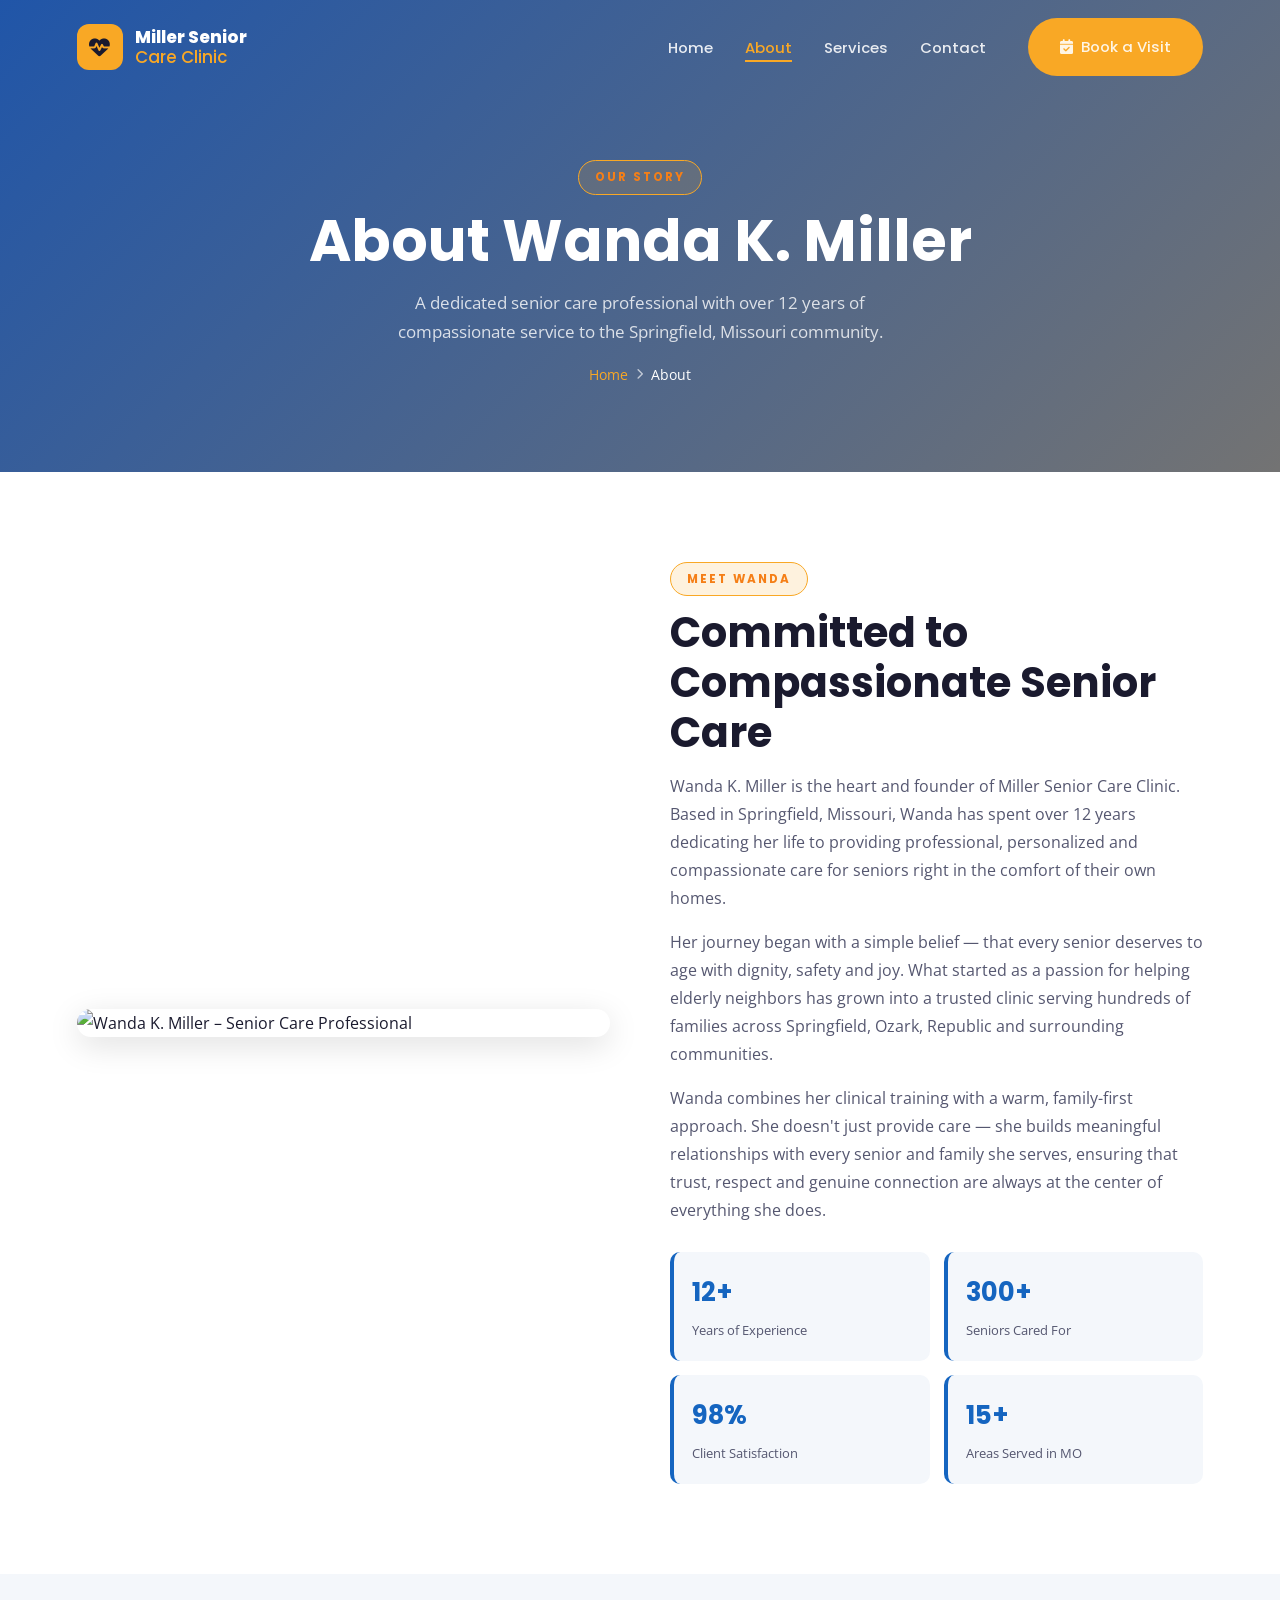
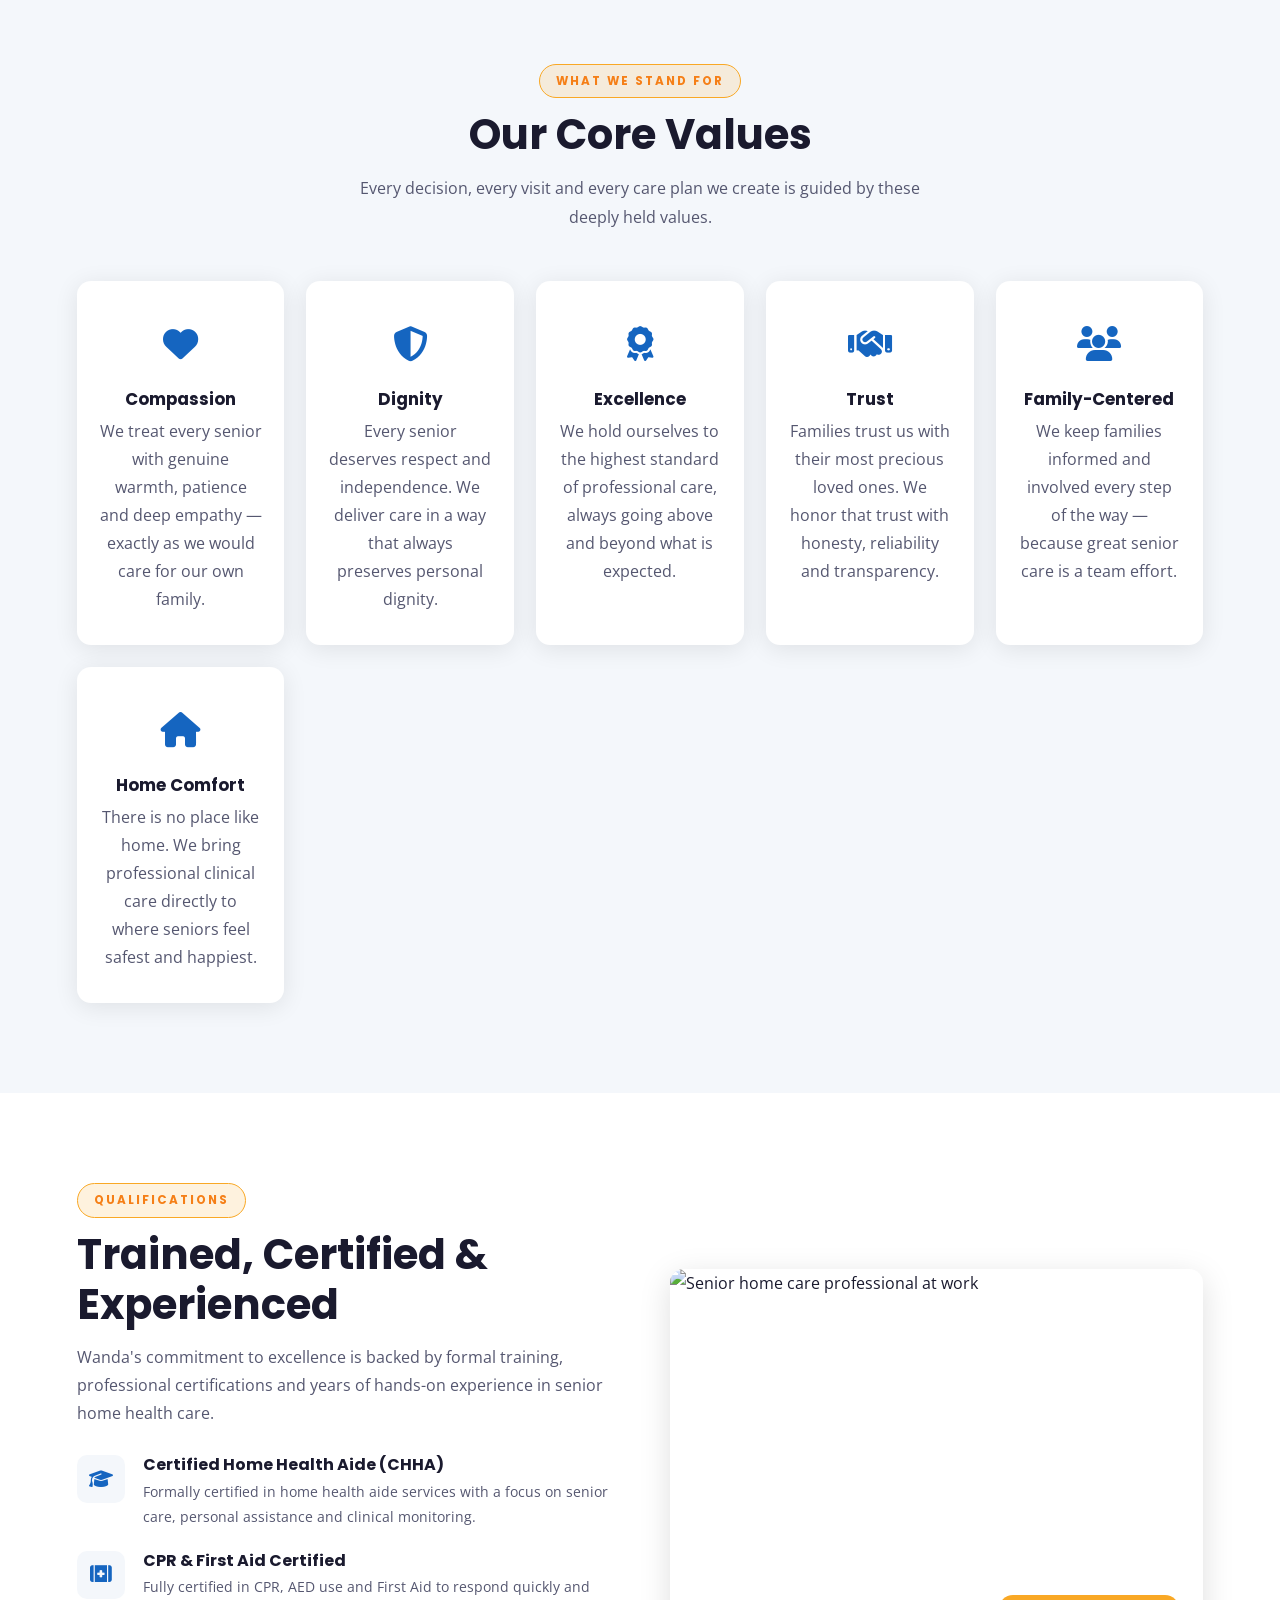
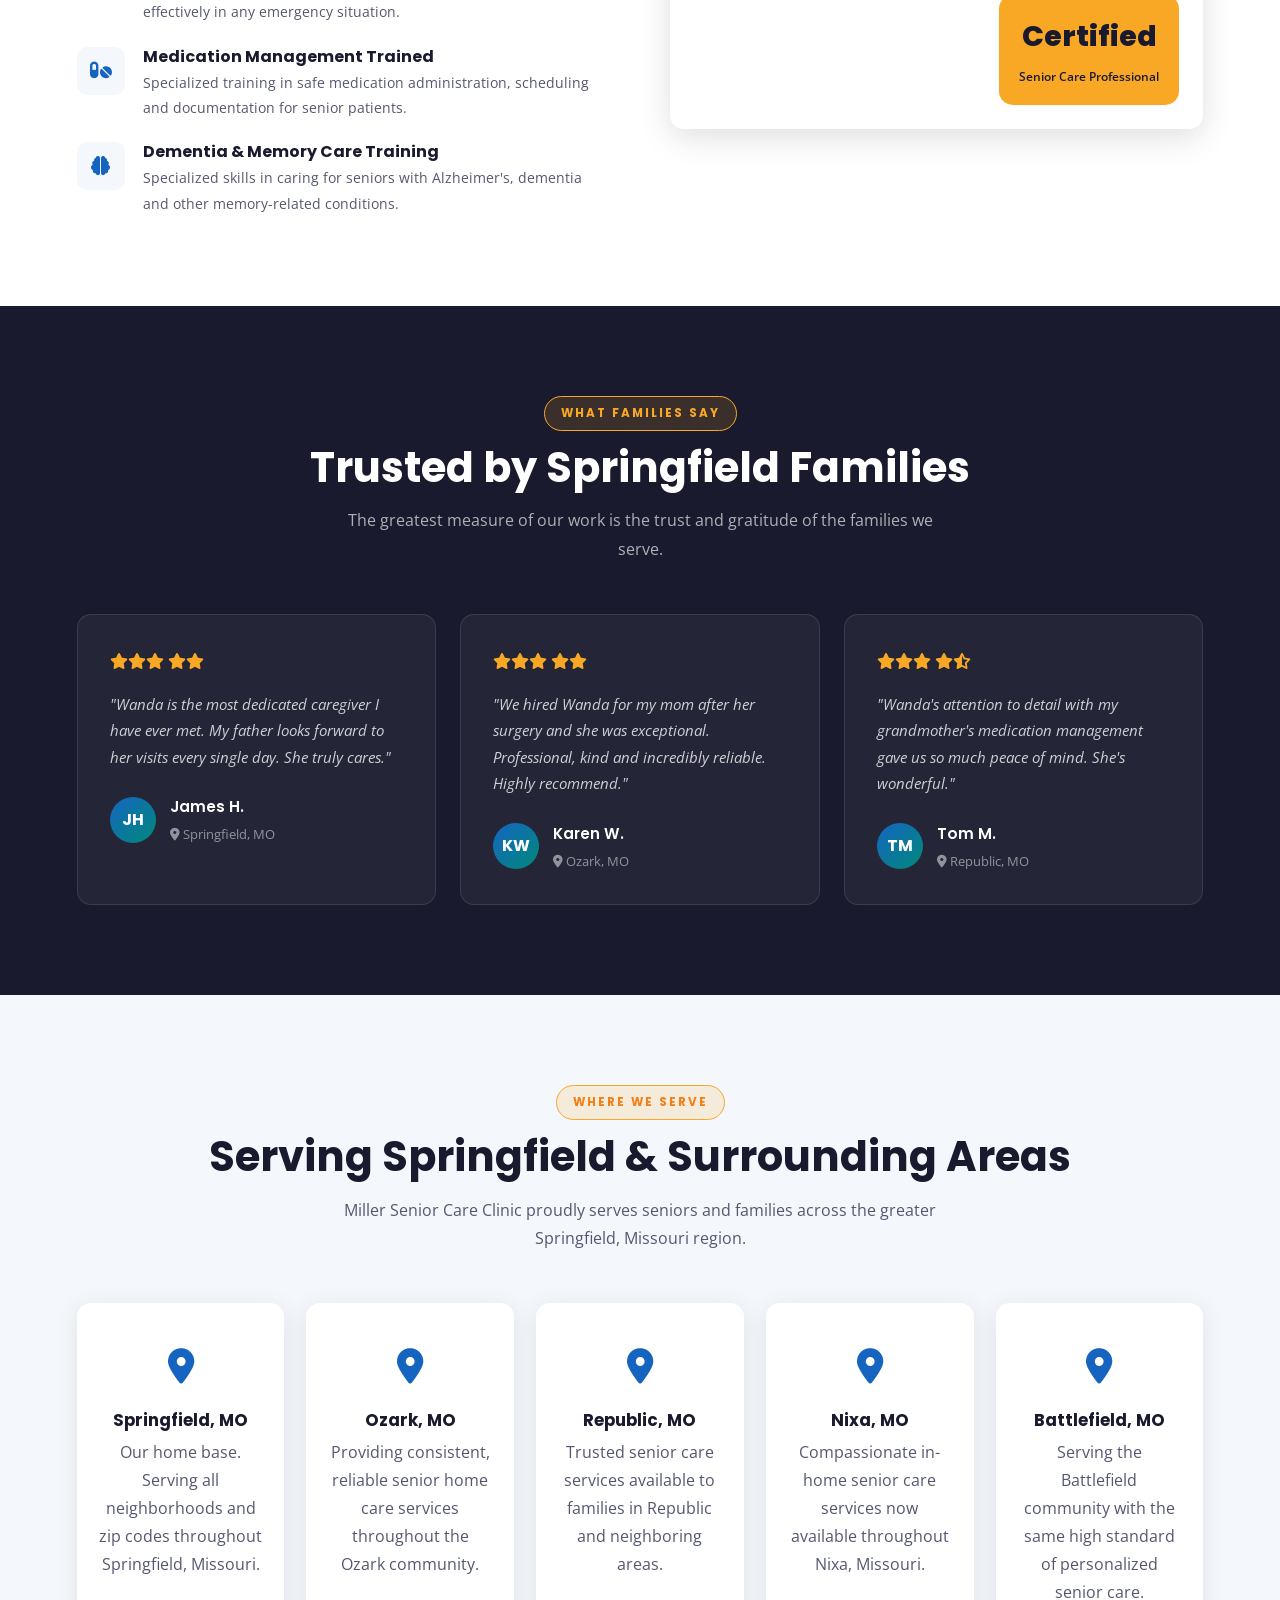
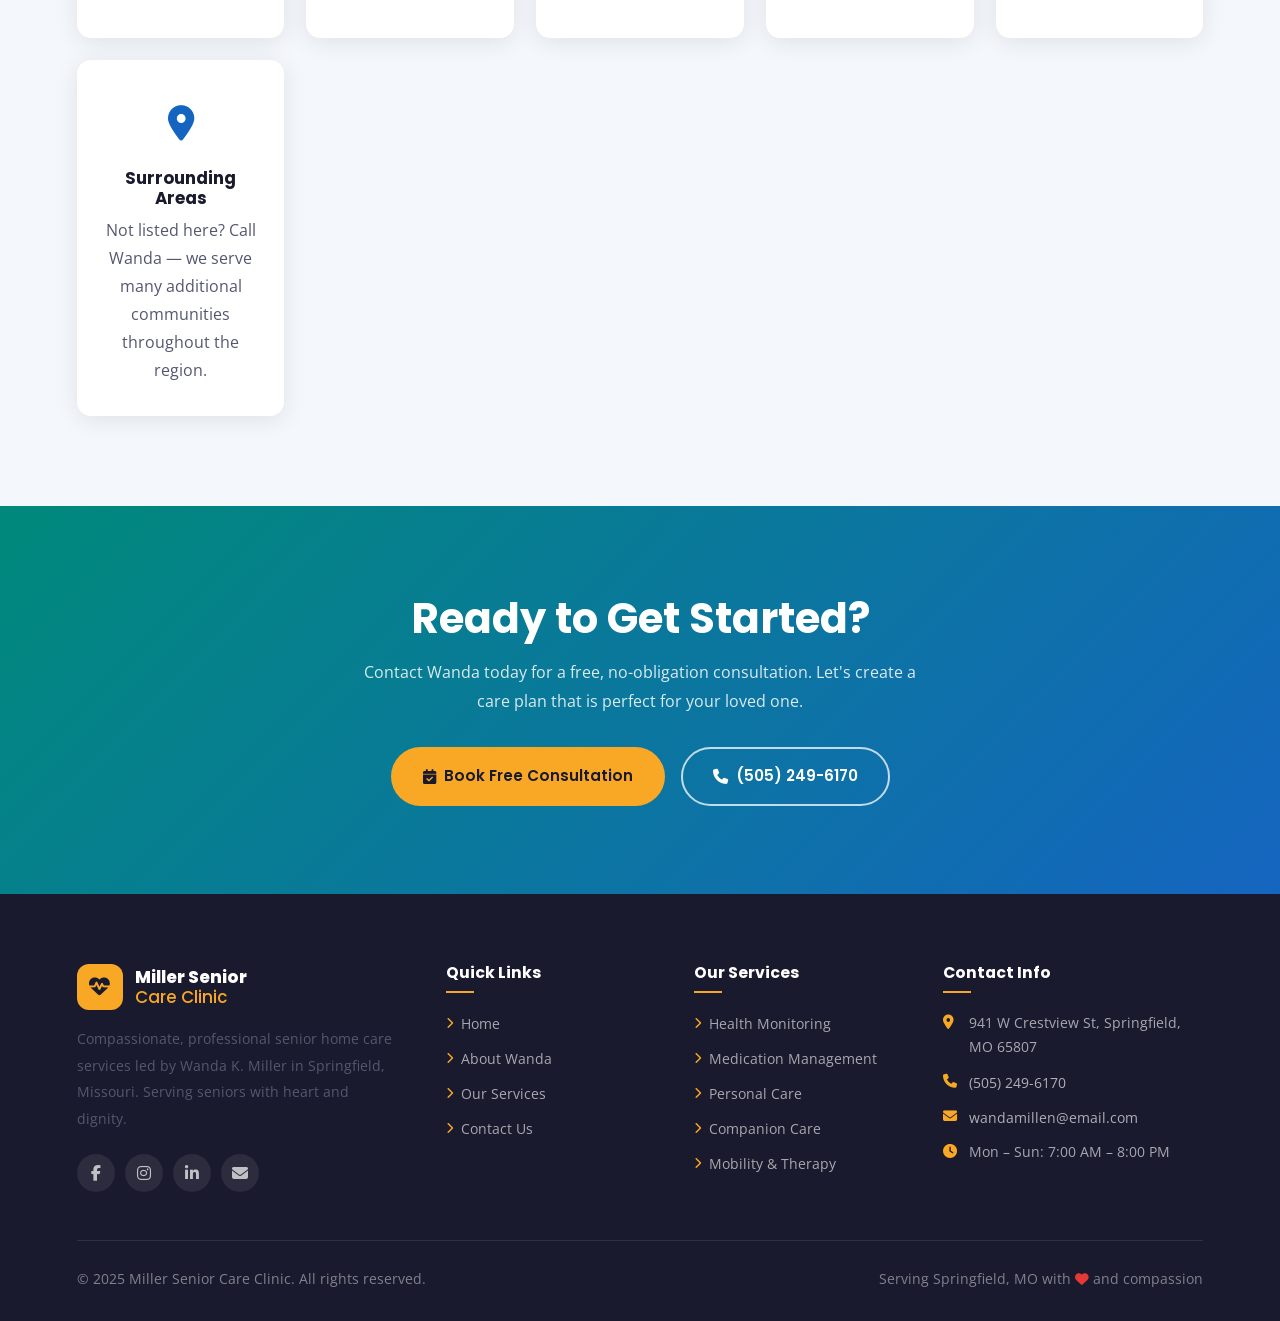
==== about.html @ a181c31b "first commit" ====
<!doctype html>
<html lang="en">
  <head>
    <meta charset="UTF-8" />
    <meta name="viewport" content="width=device-width, initial-scale=1.0" />
    <meta
      name="description"
      content="About Wanda K. Miller – Certified senior home care professional serving Springfield, Missouri with compassion and expertise."
    />
    <title>About Wanda | Miller Senior Care Clinic</title>
    <link rel="icon" href="assets/images/favicon.ico" type="image/x-icon" />
    <link rel="preconnect" href="https://fonts.googleapis.com" />
    <link rel="preconnect" href="https://fonts.gstatic.com" crossorigin />
    <link
      href="https://fonts.googleapis.com/css2?family=Poppins:wght@400;500;600;700;800&family=Open+Sans:wght@400;500;600&display=swap"
      rel="stylesheet"
    />
    <link
      rel="stylesheet"
      href="https://cdnjs.cloudflare.com/ajax/libs/font-awesome/6.5.0/css/all.min.css"
    />
    <link rel="stylesheet" href="assets/css/style.css" />
  </head>
  <body>
    <!-- NAVBAR -->
    <nav class="navbar">
      <a href="index.html" class="nav-logo">
        <div class="logo-icon"><i class="fas fa-heartbeat"></i></div>
        <div class="logo-text">Miller Senior <span>Care Clinic</span></div>
      </a>
      <ul class="nav-links">
        <li><a href="index.html">Home</a></li>
        <li><a href="about.html" class="active">About</a></li>
        <li><a href="services.html">Services</a></li>
        <li><a href="contact.html">Contact</a></li>
        <li class="nav-cta">
          <a href="contact.html" class="btn btn-primary">
            <i class="fas fa-calendar-check"></i> Book a Visit
          </a>
        </li>
      </ul>
      <div
        class="hamburger"
        aria-label="Toggle Menu"
        role="button"
        tabindex="0"
      >
        <span></span><span></span><span></span>
      </div>
    </nav>

    <!-- PAGE HERO -->
    <div class="page-hero about-hero-bg">
      <div class="page-hero-content">
        <span class="section-tag">Our Story</span>
        <h1>About Wanda K. Miller</h1>
        <p>
          A dedicated senior care professional with over 12 years of
          compassionate service to the Springfield, Missouri community.
        </p>
        <div class="breadcrumb">
          <a href="index.html">Home</a>
          <i class="fas fa-chevron-right" style="font-size: 0.7rem"></i>
          <span>About</span>
        </div>
      </div>
    </div>

    <!-- ABOUT STORY -->
    <section class="about-story">
      <div class="about-grid">
        <div class="about-img reveal-left">
          <img
            src="./assets/images/boss.png"
            alt="Wanda K. Miller – Senior Care Professional"
            loading="lazy"
          />
        </div>

        <div class="about-text reveal-right">
          <span class="section-tag">Meet Wanda</span>
          <h2 class="section-title">Committed to Compassionate Senior Care</h2>
          <p>
            Wanda K. Miller is the heart and founder of Miller Senior Care
            Clinic. Based in Springfield, Missouri, Wanda has spent over 12
            years dedicating her life to providing professional, personalized
            and compassionate care for seniors right in the comfort of their own
            homes.
          </p>
          <p>
            Her journey began with a simple belief — that every senior deserves
            to age with dignity, safety and joy. What started as a passion for
            helping elderly neighbors has grown into a trusted clinic serving
            hundreds of families across Springfield, Ozark, Republic and
            surrounding communities.
          </p>
          <p>
            Wanda combines her clinical training with a warm, family-first
            approach. She doesn't just provide care — she builds meaningful
            relationships with every senior and family she serves, ensuring that
            trust, respect and genuine connection are always at the center of
            everything she does.
          </p>
          <div class="about-highlights">
            <div class="highlight-box">
              <strong>12+</strong>
              <span>Years of Experience</span>
            </div>
            <div class="highlight-box">
              <strong>300+</strong>
              <span>Seniors Cared For</span>
            </div>
            <div class="highlight-box">
              <strong>98%</strong>
              <span>Client Satisfaction</span>
            </div>
            <div class="highlight-box">
              <strong>15+</strong>
              <span>Areas Served in MO</span>
            </div>
          </div>
        </div>
      </div>
    </section>

    <!-- CORE VALUES -->
    <section class="values-section">
      <div class="text-center">
        <span class="section-tag reveal">What We Stand For</span>
        <h2 class="section-title reveal">Our Core Values</h2>
        <p class="section-sub reveal">
          Every decision, every visit and every care plan we create is guided by
          these deeply held values.
        </p>
      </div>
      <div class="values-grid">
        <div class="value-card reveal">
          <div class="v-icon"><i class="fas fa-heart"></i></div>
          <h3>Compassion</h3>
          <p>
            We treat every senior with genuine warmth, patience and deep empathy
            — exactly as we would care for our own family.
          </p>
        </div>

        <div class="value-card reveal">
          <div class="v-icon"><i class="fas fa-shield-alt"></i></div>
          <h3>Dignity</h3>
          <p>
            Every senior deserves respect and independence. We deliver care in a
            way that always preserves personal dignity.
          </p>
        </div>

        <div class="value-card reveal">
          <div class="v-icon"><i class="fas fa-award"></i></div>
          <h3>Excellence</h3>
          <p>
            We hold ourselves to the highest standard of professional care,
            always going above and beyond what is expected.
          </p>
        </div>

        <div class="value-card reveal">
          <div class="v-icon"><i class="fas fa-handshake"></i></div>
          <h3>Trust</h3>
          <p>
            Families trust us with their most precious loved ones. We honor that
            trust with honesty, reliability and transparency.
          </p>
        </div>

        <div class="value-card reveal">
          <div class="v-icon"><i class="fas fa-users"></i></div>
          <h3>Family-Centered</h3>
          <p>
            We keep families informed and involved every step of the way —
            because great senior care is a team effort.
          </p>
        </div>

        <div class="value-card reveal">
          <div class="v-icon"><i class="fas fa-home"></i></div>
          <h3>Home Comfort</h3>
          <p>
            There is no place like home. We bring professional clinical care
            directly to where seniors feel safest and happiest.
          </p>
        </div>
      </div>
    </section>

    <!-- WANDA'S CREDENTIALS -->
    <section style="background: var(--white); padding: 90px 6%">
      <div class="why-grid">
        <div class="why-content reveal-left">
          <span class="section-tag">Qualifications</span>
          <h2 class="section-title">Trained, Certified & Experienced</h2>
          <p>
            Wanda's commitment to excellence is backed by formal training,
            professional certifications and years of hands-on experience in
            senior home health care.
          </p>
          <div class="why-list">
            <div class="why-item">
              <div class="wi-icon"><i class="fas fa-graduation-cap"></i></div>
              <div>
                <h4>Certified Home Health Aide (CHHA)</h4>
                <p>
                  Formally certified in home health aide services with a focus
                  on senior care, personal assistance and clinical monitoring.
                </p>
              </div>
            </div>
            <div class="why-item">
              <div class="wi-icon"><i class="fas fa-first-aid"></i></div>
              <div>
                <h4>CPR & First Aid Certified</h4>
                <p>
                  Fully certified in CPR, AED use and First Aid to respond
                  quickly and effectively in any emergency situation.
                </p>
              </div>
            </div>
            <div class="why-item">
              <div class="wi-icon"><i class="fas fa-pills"></i></div>
              <div>
                <h4>Medication Management Trained</h4>
                <p>
                  Specialized training in safe medication administration,
                  scheduling and documentation for senior patients.
                </p>
              </div>
            </div>
            <div class="why-item">
              <div class="wi-icon"><i class="fas fa-brain"></i></div>
              <div>
                <h4>Dementia & Memory Care Training</h4>
                <p>
                  Specialized skills in caring for seniors with Alzheimer's,
                  dementia and other memory-related conditions.
                </p>
              </div>
            </div>
          </div>
        </div>

        <div class="why-img reveal-right">
          <img
            src="https://images.unsplash.com/photo-1584515933487-779824d29309?w=800&q=80"
            alt="Senior home care professional at work"
            loading="lazy"
          />
          <div class="why-badge">
            <strong>Certified</strong>
            <span>Senior Care Professional</span>
          </div>
        </div>
      </div>
    </section>

    <!-- TESTIMONIALS -->
    <section class="testimonials">
      <div class="text-center">
        <span class="section-tag reveal">What Families Say</span>
        <h2 class="section-title reveal">Trusted by Springfield Families</h2>
        <p class="section-sub reveal">
          The greatest measure of our work is the trust and gratitude of the
          families we serve.
        </p>
      </div>
      <div class="testimonial-grid">
        <div class="t-card reveal">
          <div class="t-stars">
            <i class="fas fa-star"></i><i class="fas fa-star"></i
            ><i class="fas fa-star"></i> <i class="fas fa-star"></i
            ><i class="fas fa-star"></i>
          </div>
          <p>
            "Wanda is the most dedicated caregiver I have ever met. My father
            looks forward to her visits every single day. She truly cares."
          </p>
          <div class="t-author">
            <div class="t-avatar">JH</div>
            <div>
              <div class="t-name">James H.</div>
              <div class="t-loc">
                <i class="fas fa-map-marker-alt"></i> Springfield, MO
              </div>
            </div>
          </div>
        </div>

        <div class="t-card reveal">
          <div class="t-stars">
            <i class="fas fa-star"></i><i class="fas fa-star"></i
            ><i class="fas fa-star"></i> <i class="fas fa-star"></i
            ><i class="fas fa-star"></i>
          </div>
          <p>
            "We hired Wanda for my mom after her surgery and she was
            exceptional. Professional, kind and incredibly reliable. Highly
            recommend."
          </p>
          <div class="t-author">
            <div class="t-avatar">KW</div>
            <div>
              <div class="t-name">Karen W.</div>
              <div class="t-loc">
                <i class="fas fa-map-marker-alt"></i> Ozark, MO
              </div>
            </div>
          </div>
        </div>

        <div class="t-card reveal">
          <div class="t-stars">
            <i class="fas fa-star"></i><i class="fas fa-star"></i
            ><i class="fas fa-star"></i> <i class="fas fa-star"></i
            ><i class="fas fa-star-half-alt"></i>
          </div>
          <p>
            "Wanda's attention to detail with my grandmother's medication
            management gave us so much peace of mind. She's wonderful."
          </p>
          <div class="t-author">
            <div class="t-avatar">TM</div>
            <div>
              <div class="t-name">Tom M.</div>
              <div class="t-loc">
                <i class="fas fa-map-marker-alt"></i> Republic, MO
              </div>
            </div>
          </div>
        </div>
      </div>
    </section>

    <!-- SERVICE AREA -->
    <section style="background: var(--light-gray); padding: 90px 6%">
      <div class="text-center">
        <span class="section-tag reveal">Where We Serve</span>
        <h2 class="section-title reveal">
          Serving Springfield & Surrounding Areas
        </h2>
        <p class="section-sub reveal">
          Miller Senior Care Clinic proudly serves seniors and families across
          the greater Springfield, Missouri region.
        </p>
      </div>
      <div class="values-grid" style="margin-top: 20px">
        <div class="value-card reveal">
          <div class="v-icon"><i class="fas fa-map-marker-alt"></i></div>
          <h3>Springfield, MO</h3>
          <p>
            Our home base. Serving all neighborhoods and zip codes throughout
            Springfield, Missouri.
          </p>
        </div>

        <div class="value-card reveal">
          <div class="v-icon"><i class="fas fa-map-marker-alt"></i></div>
          <h3>Ozark, MO</h3>
          <p>
            Providing consistent, reliable senior home care services throughout
            the Ozark community.
          </p>
        </div>

        <div class="value-card reveal">
          <div class="v-icon"><i class="fas fa-map-marker-alt"></i></div>
          <h3>Republic, MO</h3>
          <p>
            Trusted senior care services available to families in Republic and
            neighboring areas.
          </p>
        </div>

        <div class="value-card reveal">
          <div class="v-icon"><i class="fas fa-map-marker-alt"></i></div>
          <h3>Nixa, MO</h3>
          <p>
            Compassionate in-home senior care services now available throughout
            Nixa, Missouri.
          </p>
        </div>

        <div class="value-card reveal">
          <div class="v-icon"><i class="fas fa-map-marker-alt"></i></div>
          <h3>Battlefield, MO</h3>
          <p>
            Serving the Battlefield community with the same high standard of
            personalized senior care.
          </p>
        </div>

        <div class="value-card reveal">
          <div class="v-icon"><i class="fas fa-map-marker-alt"></i></div>
          <h3>Surrounding Areas</h3>
          <p>
            Not listed here? Call Wanda — we serve many additional communities
            throughout the region.
          </p>
        </div>
      </div>
    </section>

    <!-- CTA BANNER -->
    <section class="cta-banner">
      <h2 class="reveal">Ready to Get Started?</h2>
      <p class="reveal">
        Contact Wanda today for a free, no-obligation consultation. Let's create
        a care plan that is perfect for your loved one.
      </p>
      <div class="cta-btns reveal">
        <a href="contact.html" class="btn btn-primary"
          ><i class="fas fa-calendar-check"></i> Book Free Consultation</a
        >
        <a href="tel:+15052496170" class="btn btn-outline"
          ><i class="fas fa-phone"></i> (505) 249-6170</a
        >
      </div>
    </section>

    <!-- FOOTER -->
    <footer>
      <div class="footer-grid">
        <div class="footer-brand">
          <div class="nav-logo" style="margin-bottom: 0">
            <div class="logo-icon"><i class="fas fa-heartbeat"></i></div>
            <div class="logo-text">Miller Senior <span>Care Clinic</span></div>
          </div>
          <p>
            Compassionate, professional senior home care services led by Wanda
            K. Miller in Springfield, Missouri. Serving seniors with heart and
            dignity.
          </p>
          <div class="social-links">
            <a href="#" aria-label="Facebook"
              ><i class="fab fa-facebook-f"></i
            ></a>
            <a href="#" aria-label="Instagram"
              ><i class="fab fa-instagram"></i
            ></a>
            <a href="#" aria-label="LinkedIn"
              ><i class="fab fa-linkedin-in"></i
            ></a>
            <a href="mailto:wandamillen@email.com" aria-label="Email"
              ><i class="fas fa-envelope"></i
            ></a>
          </div>
        </div>
        <div class="footer-col">
          <h4>Quick Links</h4>
          <ul>
            <li>
              <a href="index.html"><i class="fas fa-chevron-right"></i> Home</a>
            </li>
            <li>
              <a href="about.html"
                ><i class="fas fa-chevron-right"></i> About Wanda</a
              >
            </li>
            <li>
              <a href="services.html"
                ><i class="fas fa-chevron-right"></i> Our Services</a
              >
            </li>
            <li>
              <a href="contact.html"
                ><i class="fas fa-chevron-right"></i> Contact Us</a
              >
            </li>
          </ul>
        </div>
        <div class="footer-col">
          <h4>Our Services</h4>
          <ul>
            <li>
              <a href="services.html"
                ><i class="fas fa-chevron-right"></i> Health Monitoring</a
              >
            </li>
            <li>
              <a href="services.html"
                ><i class="fas fa-chevron-right"></i> Medication Management</a
              >
            </li>
            <li>
              <a href="services.html"
                ><i class="fas fa-chevron-right"></i> Personal Care</a
              >
            </li>
            <li>
              <a href="services.html"
                ><i class="fas fa-chevron-right"></i> Companion Care</a
              >
            </li>
            <li>
              <a href="services.html"
                ><i class="fas fa-chevron-right"></i> Mobility & Therapy</a
              >
            </li>
          </ul>
        </div>
        <div class="footer-col">
          <h4>Contact Info</h4>
          <ul class="footer-contact-list">
            <li>
              <i class="fas fa-map-marker-alt"></i> 941 W Crestview St,
              Springfield, MO 65807
            </li>
            <li>
              <i class="fas fa-phone"></i
              ><a
                href="tel:+15052496170"
                style="color: rgba(255, 255, 255, 0.65)"
              >
                (505) 249-6170</a
              >
            </li>
            <li>
              <i class="fas fa-envelope"></i
              ><a
                href="mailto:wandamillen@email.com"
                style="color: rgba(255, 255, 255, 0.65)"
              >
                wandamillen@email.com</a
              >
            </li>
            <li><i class="fas fa-clock"></i> Mon – Sun: 7:00 AM – 8:00 PM</li>
          </ul>
        </div>
      </div>
      <div class="footer-bottom">
        <p>© 2025 Miller Senior Care Clinic. All rights reserved.</p>
        <p>
          Serving Springfield, MO with
          <i class="fas fa-heart" style="color: #e53935"></i> and compassion
        </p>
      </div>
    </footer>

    <button id="backToTop" aria-label="Back to top">
      <i class="fas fa-chevron-up"></i>
    </button>
    <script src="assets/js/main.js"></script>
  </body>
</html>
---- assets/css/style.css ----
/* ================================================
   MILLER SENIOR CARE CLINIC — style.css
   ================================================ */

/* ── 1. CSS Variables ── */
:root {
  --blue:         #1565C0;
  --blue-light:   #1976D2;
  --blue-dark:    #0D47A1;
  --teal:         #00897B;
  --teal-light:   #26A69A;
  --gold:         #F9A825;
  --gold-dark:    #F57F17;
  --dark:         #1A1A2E;
  --gray:         #555770;
  --light-gray:   #F4F7FB;
  --white:        #FFFFFF;
  --shadow:       0 4px 24px rgba(0,0,0,0.09);
  --shadow-md:    0 8px 32px rgba(0,0,0,0.13);
  --radius:       14px;
  --transition:   all 0.3s ease;
  --font-head:    'Poppins', sans-serif;
  --font-body:    'Open Sans', sans-serif;
}

/* ── 2. Reset & Base ── */
*, *::before, *::after { box-sizing: border-box; margin: 0; padding: 0; }
html { scroll-behavior: smooth; }
body {
  font-family: var(--font-body);
  color: var(--dark);
  background: var(--white);
  line-height: 1.75;
  overflow-x: hidden;
}
img { max-width: 100%; display: block; }
a  { text-decoration: none; color: inherit; }
ul { list-style: none; }

/* ── 3. Typography ── */
h1,h2,h3,h4 { font-family: var(--font-head); line-height: 1.2; }
h1 { font-size: clamp(2.2rem, 5vw, 3.6rem); }
h2 { font-size: clamp(1.8rem, 3.5vw, 2.6rem); }
h3 { font-size: 1.2rem; }
p  { color: var(--gray); }

.section-tag {
  display: inline-block;
  background: rgba(249,168,37,0.15);
  color: var(--gold-dark);
  border: 1px solid var(--gold);
  font-family: var(--font-head);
  font-weight: 700;
  font-size: 0.74rem;
  letter-spacing: 2px;
  text-transform: uppercase;
  padding: 6px 16px;
  border-radius: 50px;
  margin-bottom: 12px;
}
.section-title { color: var(--dark); margin-bottom: 14px; }
.section-sub { max-width: 600px; margin: 0 auto 50px; text-align: center; font-size: 1.02rem; }
.text-center { text-align: center; }

/* ── 4. Buttons ── */
.btn {
  display: inline-flex;
  align-items: center;
  gap: 8px;
  padding: 14px 30px;
  border-radius: 50px;
  font-family: var(--font-head);
  font-weight: 600;
  font-size: 0.95rem;
  cursor: pointer;
  border: 2px solid transparent;
  transition: var(--transition);
  text-decoration: none;
}
.btn-primary {
  background: var(--gold);
  color: var(--dark);
}
.btn-primary:hover {
  background: var(--gold-dark);
  transform: translateY(-2px);
  box-shadow: 0 8px 25px rgba(249,168,37,0.40);
}
.btn-outline {
  background: transparent;
  color: var(--white);
  border-color: rgba(255,255,255,0.75);
}
.btn-outline:hover {
  background: var(--white);
  color: var(--blue-dark);
  transform: translateY(-2px);
}
.btn-blue {
  background: var(--blue);
  color: var(--white);
}
.btn-blue:hover {
  background: var(--blue-dark);
  transform: translateY(-2px);
  box-shadow: 0 8px 25px rgba(21,101,192,0.35);
}
.btn-teal {
  background: var(--teal);
  color: var(--white);
}
.btn-teal:hover {
  background: #00695C;
  transform: translateY(-2px);
  box-shadow: 0 8px 25px rgba(0,137,123,0.35);
}

/* ── 5. Navbar ── */
.navbar {
  position: fixed;
  top: 0; left: 0; right: 0;
  z-index: 1000;
  display: flex;
  align-items: center;
  justify-content: space-between;
  padding: 18px 6%;
  transition: var(--transition);
  background: transparent;
}
.navbar.scrolled {
  background: var(--blue-dark);
  padding: 12px 6%;
  box-shadow: var(--shadow-md);
}
.nav-logo {
  display: flex;
  align-items: center;
  gap: 12px;
}
.nav-logo .logo-icon {
  width: 46px; height: 46px;
  background: var(--gold);
  border-radius: 12px;
  display: flex; align-items: center; justify-content: center;
  font-size: 1.3rem;
  color: var(--dark);
}
.nav-logo .logo-text {
  font-family: var(--font-head);
  font-weight: 800;
  font-size: 1.05rem;
  color: var(--white);
  line-height: 1.2;
}
.nav-logo .logo-text span { color: var(--gold); display: block; font-weight: 500; }

.nav-links {
  display: flex;
  align-items: center;
  gap: 32px;
}
.nav-links a {
  color: rgba(255,255,255,0.88);
  font-family: var(--font-head);
  font-weight: 500;
  font-size: 0.93rem;
  position: relative;
  transition: var(--transition);
}
.nav-links a::after {
  content: '';
  position: absolute;
  bottom: -4px; left: 0;
  width: 0; height: 2px;
  background: var(--gold);
  transition: var(--transition);
}
.nav-links a:hover, .nav-links a.active { color: var(--gold); }
.nav-links a:hover::after, .nav-links a.active::after { width: 100%; }
.nav-cta { margin-left: 10px; }

.hamburger {
  display: none;
  flex-direction: column;
  gap: 5px;
  cursor: pointer;
  padding: 4px;
  z-index: 1001;
}
.hamburger span {
  display: block;
  width: 26px; height: 3px;
  background: var(--white);
  border-radius: 3px;
  transition: var(--transition);
}
.hamburger.open span:nth-child(1) { transform: translateY(8px) rotate(45deg); }
.hamburger.open span:nth-child(2) { opacity: 0; }
.hamburger.open span:nth-child(3) { transform: translateY(-8px) rotate(-45deg); }

/* ── 6. Hero ── */
.hero {
  position: relative;
  min-height: 100vh;
  display: flex;
  align-items: center;
  background: url('https://images.unsplash.com/photo-1576765608866-5b51046452be?w=1600&q=80') center/cover no-repeat;
}
.hero::before {
  content: '';
  position: absolute; inset: 0;
  background: linear-gradient(135deg, rgba(13,71,161,0.92) 0%, rgba(0,0,0,0.60) 100%);
}
.hero-content {
  position: relative;
  padding: 130px 6% 90px;
  max-width: 720px;
}
.hero-badge {
  display: inline-flex;
  align-items: center;
  gap: 8px;
  background: rgba(249,168,37,0.15);
  border: 1px solid rgba(249,168,37,0.60);
  color: var(--gold);
  padding: 8px 18px;
  border-radius: 50px;
  font-size: 0.80rem;
  font-weight: 600;
  letter-spacing: 1px;
  text-transform: uppercase;
  margin-bottom: 22px;
}
.hero-content h1 { color: var(--white); margin-bottom: 18px; font-weight: 800; }
.hero-content h1 span { color: var(--gold); }
.hero-content p { color: rgba(255,255,255,0.85); font-size: 1.08rem; max-width: 580px; margin-bottom: 36px; }
.hero-btns { display: flex; gap: 16px; flex-wrap: wrap; }
.hero-stats {
  display: flex;
  gap: 44px;
  margin-top: 56px;
  flex-wrap: wrap;
}
.stat { color: var(--white); }
.stat strong { display: block; font-family: var(--font-head); font-size: 2.2rem; font-weight: 800; color: var(--gold); }
.stat span { font-size: 0.85rem; opacity: 0.80; }

/* ── 7. Trust Bar ── */
.trust-bar { background: var(--blue-dark); padding: 18px 6%; }
.trust-bar-inner {
  display: flex;
  align-items: center;
  justify-content: center;
  flex-wrap: wrap;
  gap: 10px;
}
.trust-item {
  display: flex;
  align-items: center;
  gap: 10px;
  color: rgba(255,255,255,0.88);
  font-family: var(--font-head);
  font-size: 0.88rem;
  font-weight: 500;
  padding: 6px 10px;
}
.trust-item i { color: var(--gold); font-size: 1rem; }
.trust-divider { width: 1px; height: 24px; background: rgba(255,255,255,0.20); }

/* ── 8. Sections ── */
section { padding: 90px 6%; }

/* ── 9. Services Snapshot ── */
.services-snapshot { background: var(--light-gray); }
.services-grid {
  display: grid;
  grid-template-columns: repeat(auto-fit, minmax(240px, 1fr));
  gap: 26px;
  margin-top: 20px;
}
.service-card {
  background: var(--white);
  border-radius: var(--radius);
  padding: 36px 26px;
  text-align: center;
  box-shadow: var(--shadow);
  transition: var(--transition);
  border-top: 4px solid transparent;
}
.service-card:hover {
  transform: translateY(-8px);
  border-top-color: var(--blue);
  box-shadow: var(--shadow-md);
}
.service-card .icon {
  width: 72px; height: 72px;
  background: linear-gradient(135deg, var(--blue), var(--blue-light));
  border-radius: 50%;
  display: flex; align-items: center; justify-content: center;
  font-size: 1.8rem; color: var(--white);
  margin: 0 auto 22px;
}
.service-card h3 { margin-bottom: 10px; }

/* ── 10. Why Us ── */
.why-us { background: var(--white); }
.why-grid {
  display: grid;
  grid-template-columns: 1fr 1fr;
  gap: 60px;
  align-items: center;
}
.why-img { border-radius: var(--radius); overflow: hidden; box-shadow: var(--shadow-md); position: relative; }
.why-img img { width: 100%; height: 460px; object-fit: cover; }
.why-badge {
  position: absolute;
  bottom: 24px; right: 24px;
  background: var(--gold);
  padding: 16px 20px;
  border-radius: var(--radius);
  text-align: center;
}
.why-badge strong { display: block; font-family: var(--font-head); font-size: 1.8rem; color: var(--dark); font-weight: 800; }
.why-badge span   { font-size: 0.78rem; font-weight: 600; color: var(--dark); }
.why-list { display: flex; flex-direction: column; gap: 22px; margin-top: 28px; }
.why-item { display: flex; gap: 18px; align-items: flex-start; }
.why-item .wi-icon {
  min-width: 48px; height: 48px;
  background: var(--light-gray);
  border-radius: 10px;
  display: flex; align-items: center; justify-content: center;
  color: var(--blue); font-size: 1.2rem;
  transition: var(--transition);
}
.why-item:hover .wi-icon { background: var(--blue); color: var(--white); }
.why-item h4 { margin-bottom: 4px; font-size: 1rem; }
.why-item p  { font-size: 0.90rem; }

/* ── 11. Stats Strip ── */
.stats-strip { background: linear-gradient(135deg, var(--blue-dark), var(--blue)); padding: 70px 6%; }
.stats-grid {
  display: grid;
  grid-template-columns: repeat(auto-fit, minmax(180px, 1fr));
  gap: 30px;
}
.stat-box {
  text-align: center; color: var(--white);
  padding: 30px 20px; border-radius: var(--radius);
  background: rgba(255,255,255,0.08);
  border: 1px solid rgba(255,255,255,0.12);
  transition: var(--transition);
}
.stat-box:hover { background: rgba(255,255,255,0.15); transform: translateY(-4px); }
.stat-box i { font-size: 2rem; color: var(--gold); margin-bottom: 14px; display: block; }
.stat-box strong { display: block; font-family: var(--font-head); font-size: 2.4rem; font-weight: 800; color: var(--white); }
.stat-box span   { font-size: 0.86rem; color: rgba(255,255,255,0.72); margin-top: 4px; display: block; }

/* ── 12. Testimonials ── */
.testimonials { background: var(--dark); padding: 90px 6%; }
.testimonials .section-tag { background: rgba(249,168,37,0.15); border-color: var(--gold); color: var(--gold); }
.testimonials .section-title { color: var(--white); }
.testimonials .section-sub   { color: rgba(255,255,255,0.65); }
.testimonial-grid {
  display: grid;
  grid-template-columns: repeat(auto-fit, minmax(280px, 1fr));
  gap: 24px;
}
.t-card {
  background: rgba(255,255,255,0.05);
  border: 1px solid rgba(255,255,255,0.10);
  border-radius: var(--radius); padding: 32px;
  transition: var(--transition);
}
.t-card:hover { background: rgba(255,255,255,0.10); transform: translateY(-4px); }
.t-stars { color: var(--gold); font-size: 1rem; margin-bottom: 16px; }
.t-card p  { color: rgba(255,255,255,0.78); font-style: italic; margin-bottom: 24px; font-size: 0.95rem; }
.t-author  { display: flex; align-items: center; gap: 14px; }
.t-avatar  {
  width: 46px; height: 46px; border-radius: 50%;
  background: linear-gradient(135deg, var(--blue), var(--teal));
  display: flex; align-items: center; justify-content: center;
  font-family: var(--font-head); font-weight: 700; color: var(--white); font-size: 1rem;
}
.t-name { font-family: var(--font-head); font-weight: 600; color: var(--white); font-size: 0.95rem; }
.t-loc  { font-size: 0.80rem; color: rgba(255,255,255,0.50); margin-top: 2px; }

/* ── 13. Process Section ── */
.process-section { background: var(--light-gray); }
.process-grid {
  display: flex; align-items: center; justify-content: center;
  gap: 20px; flex-wrap: wrap; margin-top: 20px;
}
.process-card {
  background: var(--white); border-radius: var(--radius);
  padding: 36px 28px; text-align: center; box-shadow: var(--shadow);
  flex: 1; min-width: 220px; max-width: 280px;
  position: relative; transition: var(--transition);
}
.process-card:hover { transform: translateY(-6px); box-shadow: var(--shadow-md); }
.process-num {
  position: absolute; top: -16px; left: 50%; transform: translateX(-50%);
  background: var(--blue); color: var(--white);
  font-family: var(--font-head); font-weight: 800; font-size: 0.85rem;
  padding: 4px 14px; border-radius: 50px;
}
.process-icon {
  width: 66px; height: 66px;
  background: linear-gradient(135deg, var(--blue), var(--teal));
  border-radius: 50%;
  display: flex; align-items: center; justify-content: center;
  font-size: 1.6rem; color: var(--white);
  margin: 16px auto 18px;
}
.process-card h3 { margin-bottom: 10px; font-size: 1.05rem; }
.process-arrow { color: var(--blue); font-size: 1.6rem; opacity: 0.40; }

/* ── 14. CTA Banner ── */
.cta-banner {
  background: linear-gradient(135deg, var(--teal), var(--blue));
  padding: 88px 6%; text-align: center;
}
.cta-banner h2 { color: var(--white); margin-bottom: 14px; }
.cta-banner p  { color: rgba(255,255,255,0.85); max-width: 560px; margin: 0 auto 32px; font-size: 1.02rem; }
.cta-btns { display: flex; gap: 16px; justify-content: center; flex-wrap: wrap; }

/* ── 15. About Page ── */
.about-story { background: var(--white); }
.about-grid { display: grid; grid-template-columns: 1fr 1fr; gap: 60px; align-items: center; }
.about-img { border-radius: var(--radius); overflow: hidden; box-shadow: var(--shadow-md); }
.about-img img { width: 100%; height:100%; object-fit: cover; }
.about-text p { margin-bottom: 16px; }
.about-highlights { display: grid; grid-template-columns: 1fr 1fr; gap: 14px; margin-top: 28px; }
.highlight-box { background: var(--light-gray); border-radius: 10px; padding: 18px; border-left: 4px solid var(--blue); }
.highlight-box strong { display: block; font-family: var(--font-head); font-size: 1.6rem; color: var(--blue); }
.highlight-box span   { font-size: 0.82rem; color: var(--gray); }

.values-section { background: var(--light-gray); }
.values-grid { display: grid; grid-template-columns: repeat(auto-fit, minmax(200px, 1fr)); gap: 22px; margin-top: 20px; }
.value-card { background: var(--white); border-radius: var(--radius); padding: 32px 22px; text-align: center; box-shadow: var(--shadow); transition: var(--transition); }
.value-card:hover { transform: translateY(-6px); box-shadow: var(--shadow-md); }
.value-card .v-icon { font-size: 2.2rem; color: var(--blue); margin-bottom: 14px; }
.value-card h3 { margin-bottom: 8px; font-size: 1.05rem; }

/* ── 16. Services Full Page ── */
.services-full { background: var(--white); }
.services-full-grid { display: grid; grid-template-columns: repeat(auto-fit, minmax(300px, 1fr)); gap: 28px; margin-top: 20px; }
.service-full-card { border-radius: var(--radius); overflow: hidden; box-shadow: var(--shadow); transition: var(--transition); background: var(--white); }
.service-full-card:hover { transform: translateY(-8px); box-shadow: var(--shadow-md); }
.sf-img { position: relative; overflow: hidden; }
.sf-img img { width: 100%; height: 210px; object-fit: cover; transition: var(--transition); }
.service-full-card:hover .sf-img img { transform: scale(1.06); }
.sf-badge { position: absolute; top: 14px; right: 14px; background: var(--gold); color: var(--dark); font-size: 0.72rem; font-weight: 700; padding: 4px 12px; border-radius: 50px; }
.sf-body { padding: 26px; }
.sf-icon { width: 50px; height: 50px; background: linear-gradient(135deg, var(--blue), var(--teal)); border-radius: 10px; display: flex; align-items: center; justify-content: center; color: var(--white); font-size: 1.3rem; margin-bottom: 14px; }
.sf-body h3 { margin-bottom: 8px; }
.sf-features { margin-top: 16px; display: flex; flex-direction: column; gap: 8px; }
.sf-features li { display: flex; align-items: center; gap: 10px; font-size: 0.88rem; color: var(--gray); }
.sf-features li i { color: var(--teal); font-size: 0.82rem; }

/* ── 17. Contact Page ── */
.contact-section { background: var(--white); }
.contact-grid { display: grid; grid-template-columns: 1fr 1.4fr; gap: 50px; align-items: start; }
.contact-info { display: flex; flex-direction: column; gap: 24px; }
.ci-card { display: flex; gap: 16px; align-items: flex-start; background: var(--light-gray); border-radius: var(--radius); padding: 22px; transition: var(--transition); }
.ci-card:hover { background: var(--blue); }
.ci-card:hover .ci-icon, .ci-card:hover h4, .ci-card:hover p { color: var(--white); }
.ci-icon { min-width: 46px; height: 46px; background: var(--blue); border-radius: 10px; display: flex; align-items: center; justify-content: center; color: var(--white); font-size: 1.2rem; transition: var(--transition); }
.ci-card:hover .ci-icon { background: rgba(255,255,255,0.20); }
.ci-text h4 { margin-bottom: 4px; font-size: 0.95rem; transition: var(--transition); }
.ci-text p  { font-size: 0.88rem; margin: 0; transition: var(--transition); }
.contact-form-wrap { background: var(--white); border-radius: var(--radius); padding: 42px; box-shadow: var(--shadow-md); }
.contact-form-wrap h3 { margin-bottom: 6px; }
.contact-form-wrap > p { margin-bottom: 26px; font-size: 0.93rem; }
.form-row { display: grid; grid-template-columns: 1fr 1fr; gap: 16px; }
.form-group { display: flex; flex-direction: column; gap: 6px; margin-bottom: 16px; }
.form-group label { font-family: var(--font-head); font-size: 0.85rem; font-weight: 600; color: var(--dark); }
.form-group input,
.form-group select,
.form-group textarea { padding: 12px 16px; border: 2px solid #e0e6f0; border-radius: 8px; font-family: var(--font-body); font-size: 0.93rem; color: var(--dark); transition: var(--transition); outline: none; background: #f8fafc; }
.form-group input:focus,
.form-group select:focus,
.form-group textarea:focus { border-color: var(--blue); background: var(--white); box-shadow: 0 0 0 3px rgba(21,101,192,0.10); }
.form-group textarea { resize: vertical; min-height: 130px; }
.form-success { display: none; background: #e3f2fd; border: 1px solid var(--blue); border-radius: 8px; padding: 14px 18px; color: var(--blue-dark); font-weight: 600; margin-top: 14px; align-items: center; gap: 10px; font-size: 0.92rem; }
.map-section { background: var(--light-gray); padding: 0 6% 80px; }
.map-wrap { border-radius: var(--radius); overflow: hidden; box-shadow: var(--shadow); }
.map-wrap iframe { width: 100%; height: 400px; border: none; display: block; }

/* ── 18. Page Hero (inner pages) ── */
.page-hero { position: relative; padding: 160px 6% 85px; text-align: center; }
.page-hero::before { content: ''; position: absolute; inset: 0; background: linear-gradient(135deg, rgba(13,71,161,0.92), rgba(0,0,0,0.55)); z-index: 0; }
.page-hero-content { position: relative; z-index: 1; }
.page-hero h1 { color: var(--white); margin-bottom: 12px; }
.page-hero p  { color: rgba(255,255,255,0.80); font-size: 1.05rem; max-width: 540px; margin: 0 auto; }
.breadcrumb { display: flex; align-items: center; justify-content: center; gap: 8px; margin-top: 16px; font-size: 0.86rem; color: rgba(255,255,255,0.65); }
.breadcrumb a { color: var(--gold); }
.breadcrumb span { color: var(--white); }
.about-hero-bg    { background: url('https://images.unsplash.com/photo-1559757148-5c350d0d3c56?w=1600&q=80') center/cover no-repeat; }
.services-hero-bg { background: url('https://images.unsplash.com/photo-1576765608866-5b51046452be?w=1600&q=80') center/cover no-repeat; }
.contact-hero-bg  { background: url('https://images.unsplash.com/photo-1516574187841-cb9cc2ca948b?w=1600&q=80') center/cover no-repeat; }

/* ── 19. Footer ── */
footer { background: var(--dark); padding: 70px 6% 30px; color: rgba(255,255,255,0.70); }
.footer-grid { display: grid; grid-template-columns: 1.6fr 1fr 1fr 1.3fr; gap: 48px; margin-bottom: 48px; }
.footer-brand p { margin: 16px 0 22px; font-size: 0.90rem; line-height: 1.85; }
.social-links { display: flex; gap: 10px; }
.social-links a { width: 38px; height: 38px; border-radius: 50%; background: rgba(255,255,255,0.08); display: flex; align-items: center; justify-content: center; color: rgba(255,255,255,0.70); transition: var(--transition); }
.social-links a:hover { background: var(--gold); color: var(--dark); }
.footer-col h4 { font-family: var(--font-head); font-size: 0.98rem; color: var(--white); margin-bottom: 18px; position: relative; padding-bottom: 10px; }
.footer-col h4::after { content: ''; position: absolute; bottom: 0; left: 0; width: 28px; height: 2px; background: var(--gold); }
.footer-col ul { display: flex; flex-direction: column; gap: 10px; }
.footer-col ul li a { color: rgba(255,255,255,0.62); font-size: 0.90rem; transition: var(--transition); display: flex; align-items: center; gap: 8px; }
.footer-col ul li a i { color: var(--gold); font-size: 0.72rem; }
.footer-col ul li a:hover { color: var(--gold); padding-left: 4px; }
.footer-contact-list { display: flex; flex-direction: column; gap: 13px; }
.footer-contact-list li { display: flex; align-items: flex-start; gap: 12px; font-size: 0.88rem; color: rgba(255,255,255,0.62); }
.footer-contact-list li i { color: var(--gold); margin-top: 4px; min-width: 14px; }
.footer-bottom { border-top: 1px solid rgba(255,255,255,0.10); padding-top: 26px; display: flex; justify-content: space-between; align-items: center; flex-wrap: wrap; gap: 10px; font-size: 0.85rem; }
.footer-bottom p { color: rgba(255,255,255,0.45); margin: 0; }

/* ── 20. Animations ── */
.reveal { opacity: 0; transform: translateY(32px); transition: opacity 0.65s ease, transform 0.65s ease; }
.reveal.visible { opacity: 1; transform: translateY(0); }
.reveal-left  { opacity: 0; transform: translateX(-32px); transition: opacity 0.65s ease, transform 0.65s ease; }
.reveal-right { opacity: 0; transform: translateX(32px);  transition: opacity 0.65s ease, transform 0.65s ease; }
.reveal-left.visible, .reveal-right.visible { opacity: 1; transform: translateX(0); }

/* ── 21. Back to Top ── */
#backToTop { position: fixed; bottom: 30px; right: 30px; width: 48px; height: 48px; background: var(--blue); color: var(--white); border: none; border-radius: 50%; font-size: 1.1rem; cursor: pointer; box-shadow: var(--shadow); display: flex; align-items: center; justify-content: center; opacity: 0; pointer-events: none; transition: var(--transition); z-index: 999; }
#backToTop.show { opacity: 1; pointer-events: all; }
#backToTop:hover { background: var(--blue-dark); transform: translateY(-3px); }

/* ── 22. Media Queries ── */
@media (max-width: 992px) {
  .why-grid, .about-grid, .contact-grid { grid-template-columns: 1fr; }
  .footer-grid { grid-template-columns: 1fr 1fr; }
  .why-img img, .about-img img { height: 340px; }
  .process-arrow { display: none; }
}
@media (max-width: 768px) {
  .nav-links, .nav-cta { display: none; flex-direction: column; }
  .nav-links.open { display: flex; position: fixed; top: 0; left: 0; right: 0; bottom: 0; background: var(--blue-dark); justify-content: center; align-items: center; gap: 32px; z-index: 999; }
  .nav-links.open .nav-cta { display: flex; }
  .nav-links a { font-size: 1.25rem; }
  .hamburger { display: flex; }
  .form-row { grid-template-columns: 1fr; }
  .trust-divider { display: none; }
  .hero-stats { gap: 22px; }
  .cta-btns { flex-direction: column; align-items: center; }
  .about-highlights { grid-template-columns: 1fr 1fr; }
}
@media (max-width: 480px) {
  section { padding: 70px 5%; }
  .footer-grid { grid-template-columns: 1fr; }
  .hero-btns { flex-direction: column; }
  .about-highlights { grid-template-columns: 1fr; }
  .contact-form-wrap { padding: 26px 18px; }
  .trust-bar-inner { justify-content: flex-start; }
}
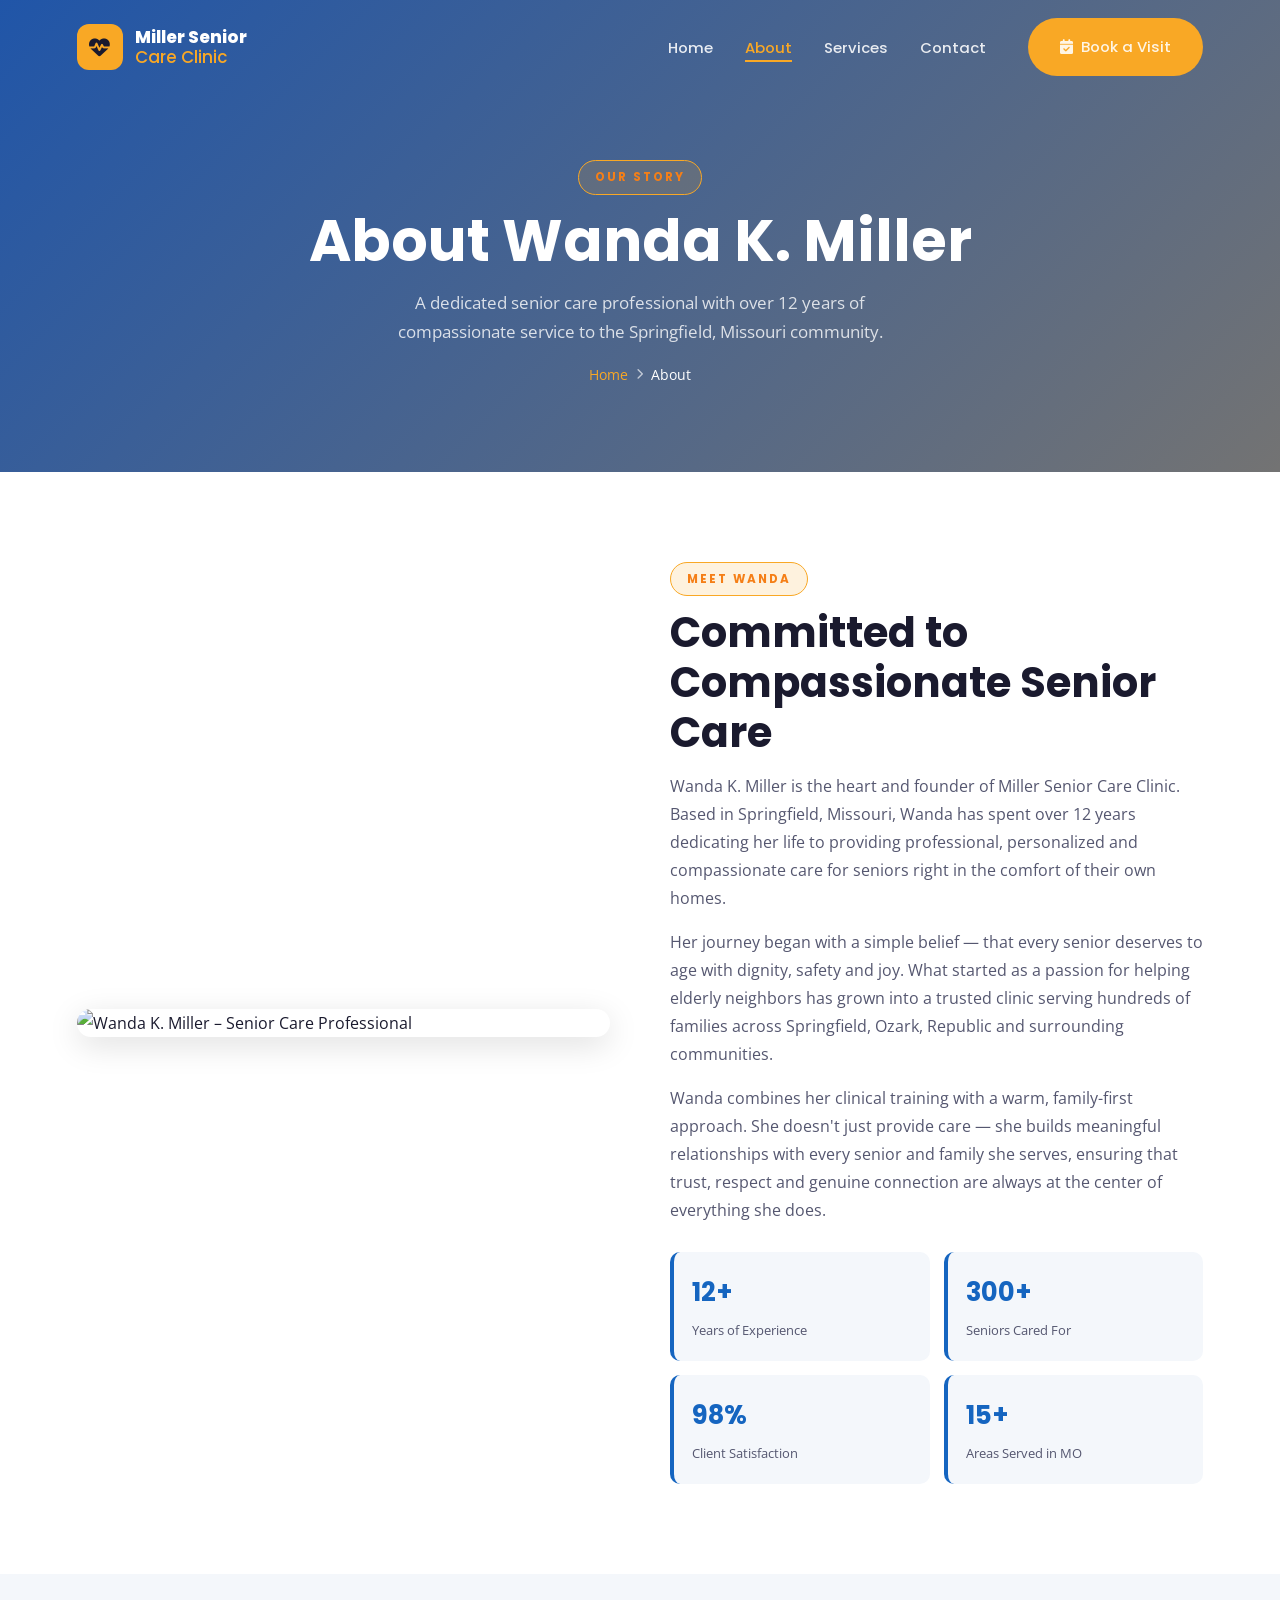
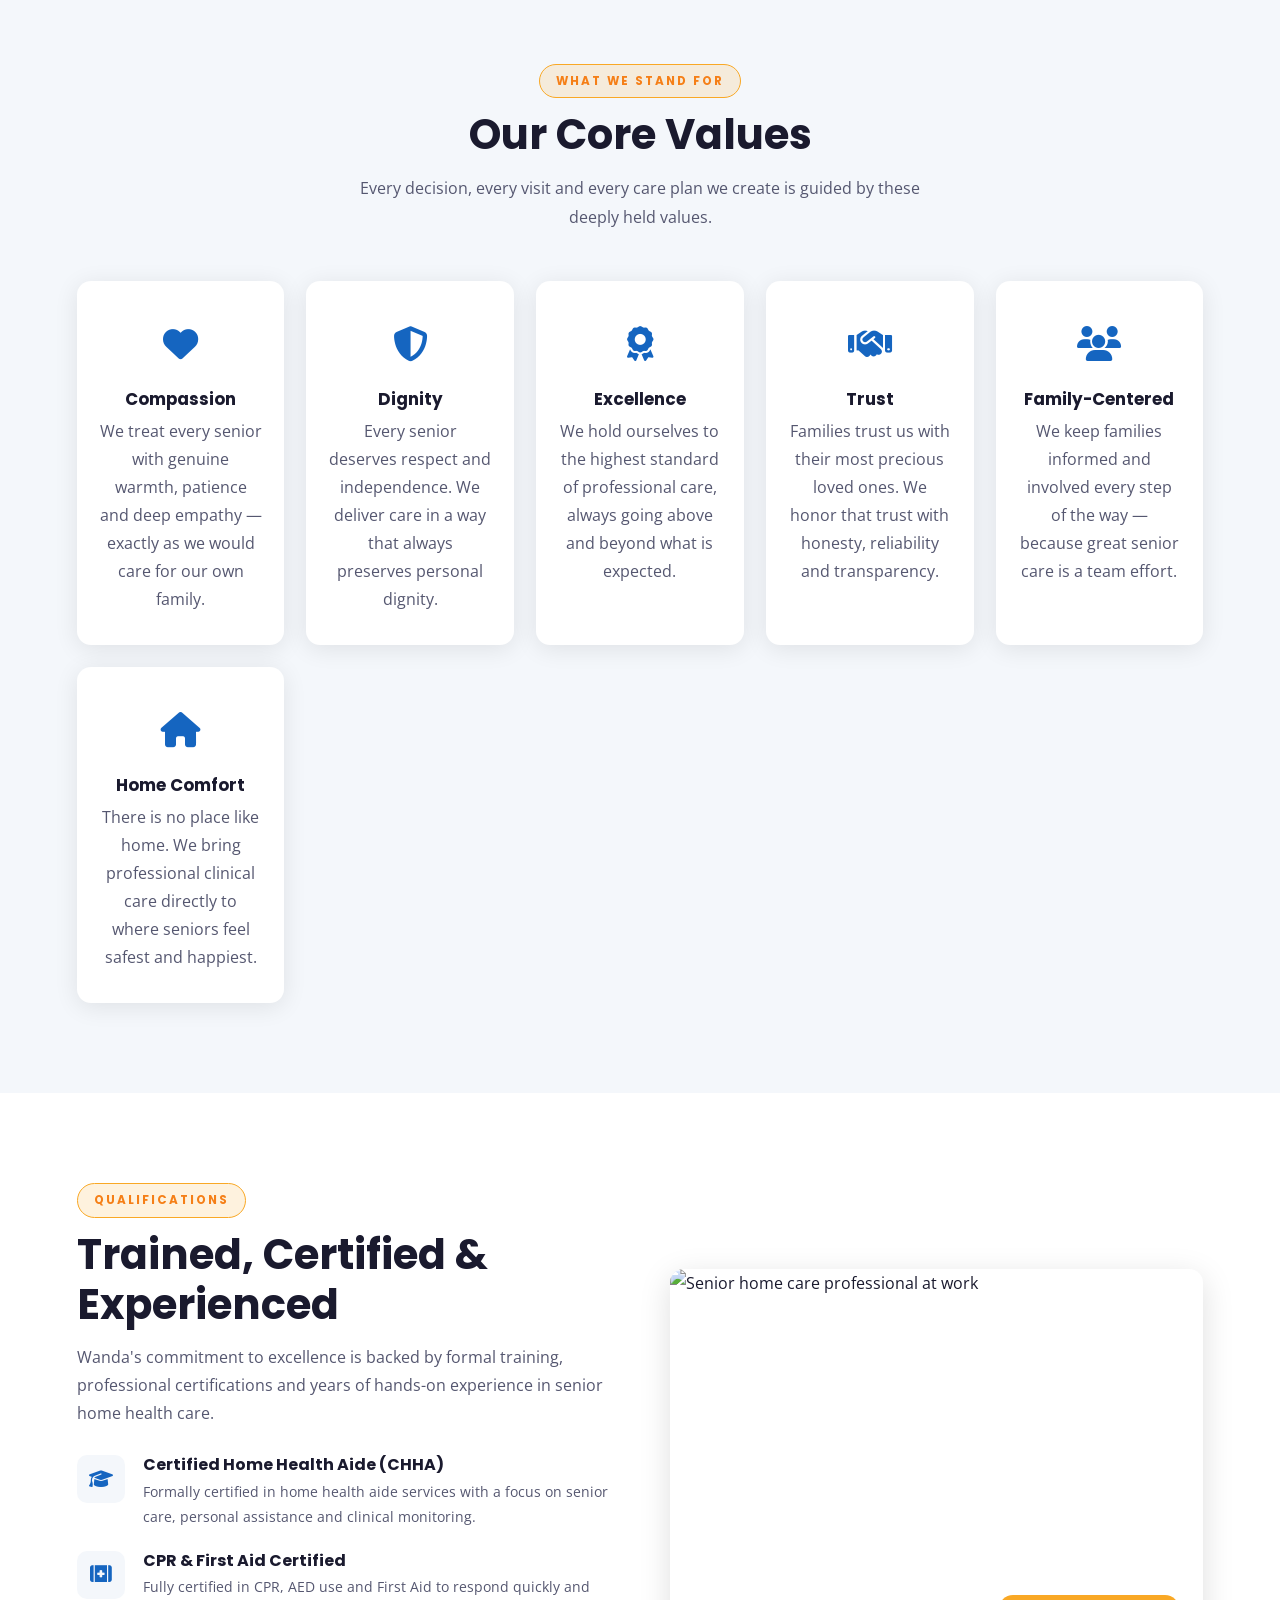
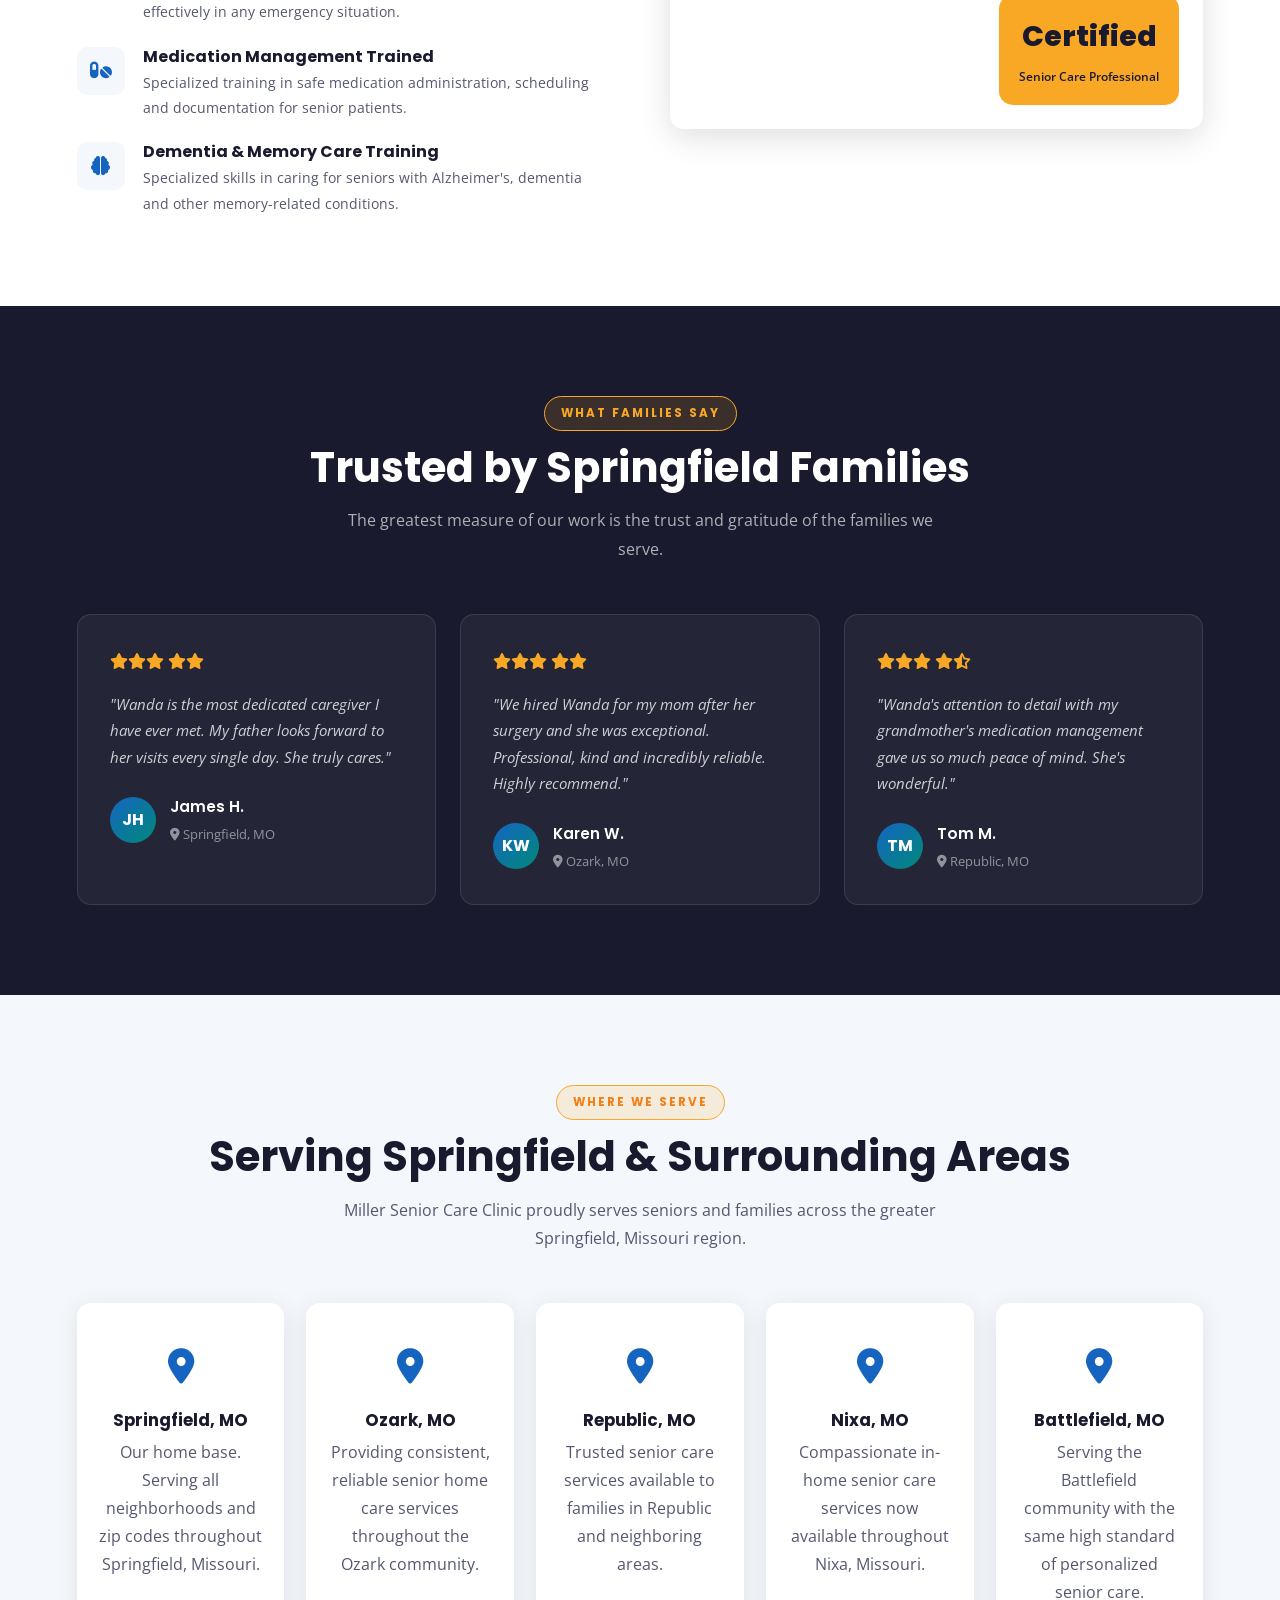
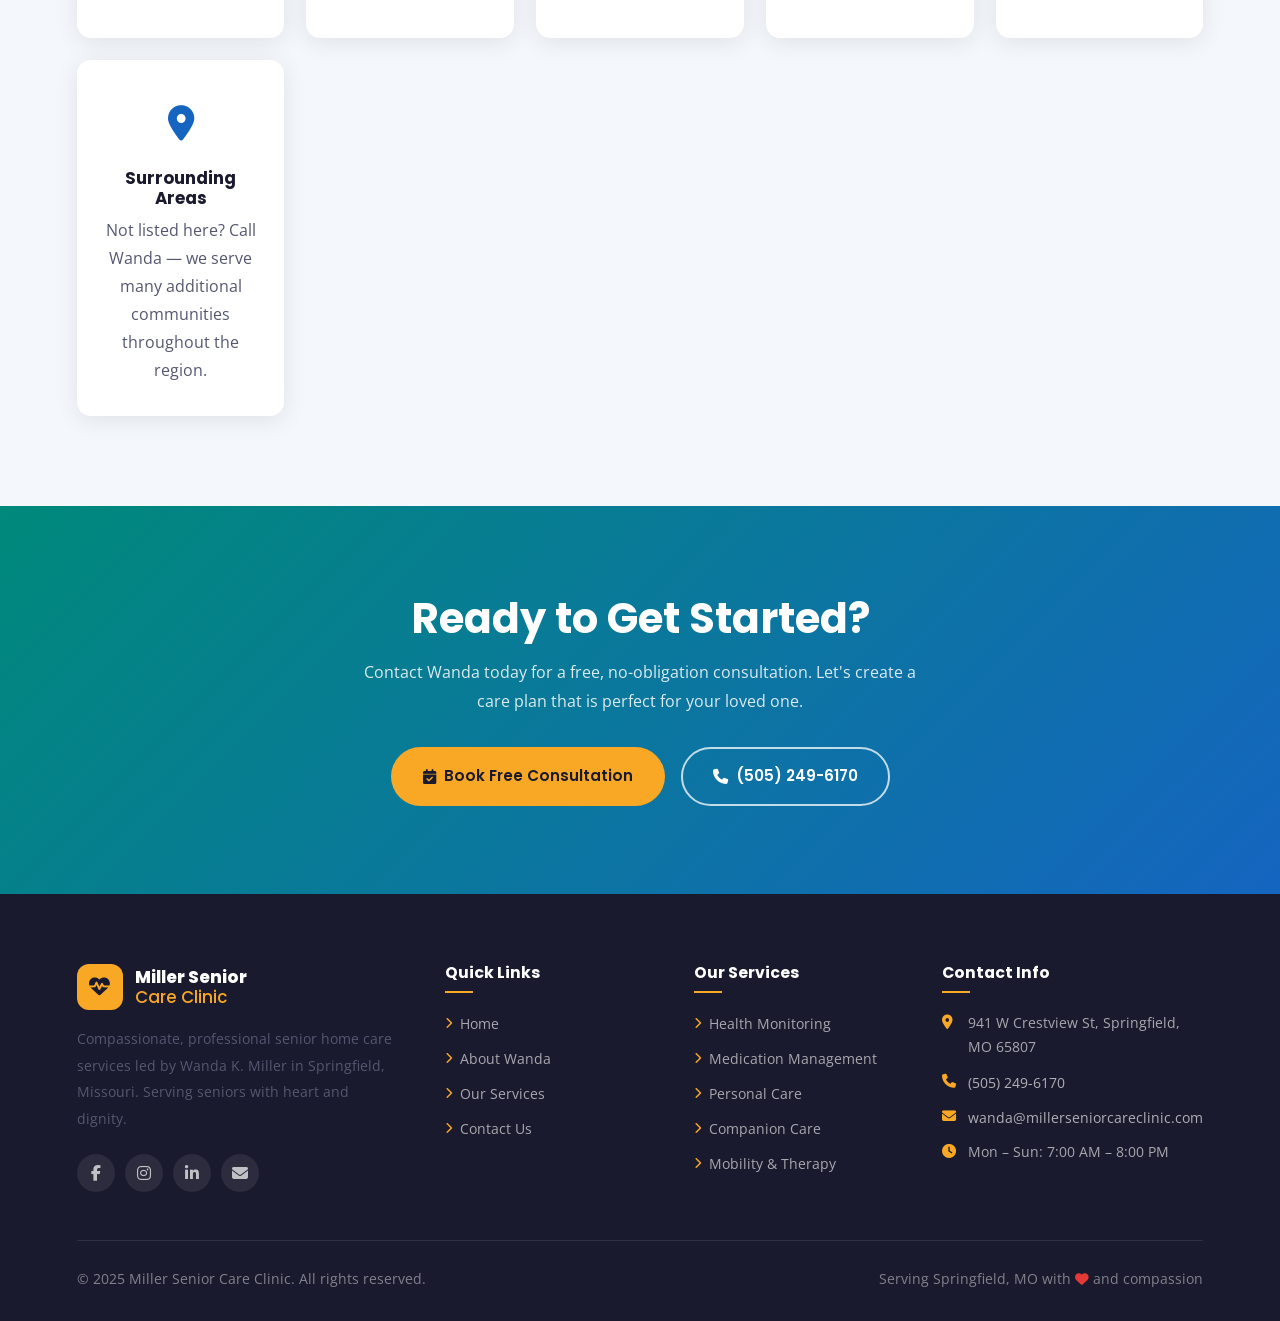
==== commit 2494b804: "email added" ====
--- a/about.html
+++ b/about.html
@@ -525,7 +525,7 @@
                 href="mailto:wandamillen@email.com"
                 style="color: rgba(255, 255, 255, 0.65)"
               >
-                wandamillen@email.com</a
+                wanda@millerseniorcareclinic.com</a
               >
             </li>
             <li><i class="fas fa-clock"></i> Mon – Sun: 7:00 AM – 8:00 PM</li>
